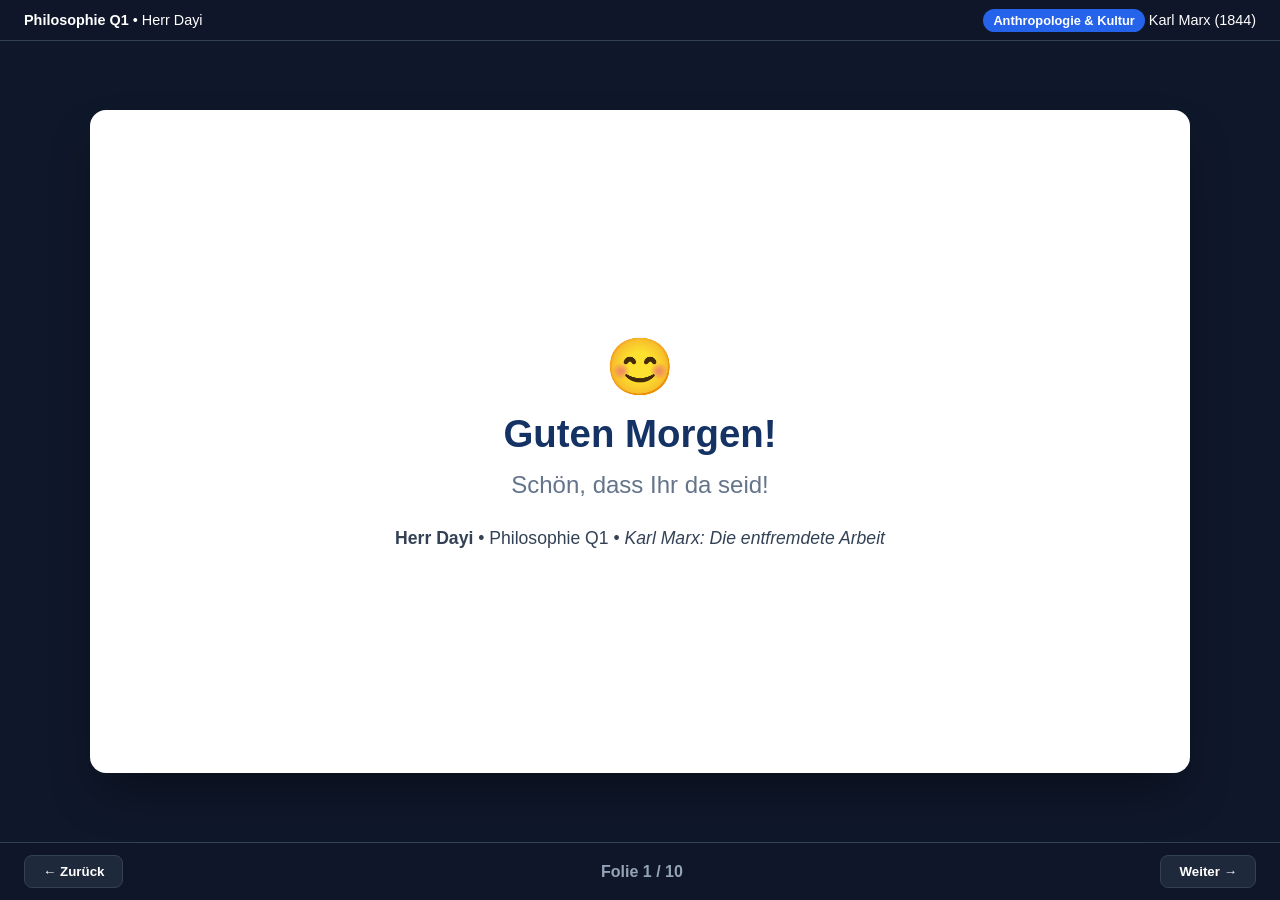
==== Präsentation/index.html @ 8c06b257 "Initial commit: Karl Marx - Die entfremdete Arbeit (Lernumgebung, Arbeitsblaetter, Praesentation, Ve" ====
<!DOCTYPE html>
<html lang="de">
<head>
  <meta charset="UTF-8">
  <meta name="viewport" content="width=device-width, initial-scale=1.0">
  <title>Karl Marx: Die entfremdete Arbeit – Präsentation Q1</title>
  <style>
    :root {
      --primary: #143264;
      --accent: #2563eb;
      --accent-hover: #1d4ed8;
      --bg: #f8fafc;
      --card-bg: #ffffff;
      --text: #0f172a;
      --text-muted: #64748b;
      --border: #cbd5e1;
      --danger: #dc2626;
      --gold: #f59e0b;
    }
    * { box-sizing: border-box; margin: 0; padding: 0; font-family: -apple-system, BlinkMacSystemFont, "Segoe UI", Roboto, "Helvetica Neue", sans-serif; }
    body {
      background: #0f172a;
      color: var(--text);
      display: flex;
      flex-direction: column;
      height: 100vh;
      overflow: hidden;
    }
    header {
      background: rgba(15, 23, 42, 0.95);
      padding: 12px 24px;
      color: #fff;
      display: flex;
      justify-content: space-between;
      align-items: center;
      border-bottom: 1px solid #334155;
      font-size: 0.9rem;
    }
    .badge {
      background: var(--accent);
      color: white;
      padding: 4px 10px;
      border-radius: 9999px;
      font-size: 0.8rem;
      font-weight: 700;
    }
    .container {
      flex: 1;
      display: flex;
      align-items: center;
      justify-content: center;
      padding: 24px;
    }
    .slide {
      display: none;
      width: 100%;
      max-width: 1100px;
      height: 88%;
      background: var(--card-bg);
      border-radius: 16px;
      box-shadow: 0 25px 50px -12px rgba(0, 0, 0, 0.4);
      padding: 36px 48px;
      flex-direction: column;
      animation: fadeIn 0.25s ease;
      overflow-y: auto;
    }
    .slide.active { display: flex; }
    @keyframes fadeIn {
      from { opacity: 0; transform: translateY(6px); }
      to { opacity: 1; transform: translateY(0); }
    }
    h1 { color: var(--primary); font-size: 2.4rem; margin-bottom: 10px; }
    h2 { color: var(--primary); font-size: 1.7rem; margin-bottom: 18px; border-bottom: 2px solid #e2e8f0; padding-bottom: 8px; display: flex; align-items: center; gap: 10px; }
    h3 { color: var(--accent); font-size: 1.2rem; margin-bottom: 8px; }
    p, li { font-size: 1.15rem; line-height: 1.6; color: #334155; }
    ul { margin-left: 24px; margin-bottom: 14px; }
    li { margin-bottom: 8px; }
    .grid-2 {
      display: grid;
      grid-template-columns: 1fr 1fr;
      gap: 20px;
      margin-top: 12px;
    }
    .card {
      background: #f1f5f9;
      padding: 20px;
      border-radius: 10px;
      border-left: 5px solid var(--primary);
    }
    .quote-box {
      font-style: italic;
      font-size: 1.25rem;
      border-left: 4px solid var(--accent);
      padding-left: 16px;
      margin: 14px 0;
      color: #1e293b;
      line-height: 1.5;
    }
    .action-btn {
      background: var(--accent);
      color: white;
      text-decoration: none;
      padding: 10px 18px;
      border-radius: 8px;
      font-weight: 600;
      display: inline-block;
      transition: background 0.2s;
    }
    .action-btn:hover { background: var(--accent-hover); }
    .footer-bar {
      background: rgba(15, 23, 42, 0.95);
      padding: 12px 24px;
      display: flex;
      justify-content: space-between;
      align-items: center;
      border-top: 1px solid #334155;
    }
    .nav-btn {
      background: #1e293b;
      color: #fff;
      border: 1px solid #334155;
      padding: 8px 18px;
      border-radius: 8px;
      cursor: pointer;
      font-weight: 600;
      transition: all 0.2s;
    }
    .nav-btn:hover { background: var(--accent); }
    .slide-counter { color: #94a3b8; font-weight: 600; }
  </style>
</head>
<body>

  <header>
    <div><strong>Philosophie Q1</strong> &bull; Herr Dayi</div>
    <div><span class="badge">Anthropologie &amp; Kultur</span> Karl Marx (1844)</div>
  </header>

  <div class="container">

    <!-- FOLIE 1: TITEL (Freud-Stil) -->
    <div class="slide active">
      <div style="margin: auto; text-align: center;">
        <div style="font-size: 3.5rem; margin-bottom: 12px;">😊</div>
        <h1>Guten Morgen!</h1>
        <p style="font-size: 1.5rem; color: #64748b; margin-bottom: 24px;">Schön, dass Ihr da seid!</p>
        <div style="margin-top: 20px; font-size: 1.1rem; color: #334155;">
          <strong>Herr Dayi</strong> &bull; Philosophie Q1 &bull; <em>Karl Marx: Die entfremdete Arbeit</em>
        </div>
      </div>
    </div>

    <!-- FOLIE 2: 1. CHAPLIN EINSTIEG (Video & offenes Problem) -->
    <div class="slide">
      <h2>🎬 1. Einstieg: Charlie Chaplin – Moderne Zeiten (1936)</h2>
      <div style="margin-top: 14px;">
        <div class="card">
          <h3 style="color: var(--primary);">🎥 Beobachtungsauftrag:</h3>
          <p style="font-size: 1.25rem;">Was geschieht mit Charlie an der Maschine? Wie verändern sich Körper, Geist und Verhalten?</p>
        </div>
        <div style="margin-top: 40px; padding: 24px; border: 2px dashed #cbd5e1; border-radius: 12px; min-height: 220px;">
          <h3 style="color: #dc2626; font-size: 1.4rem;">⚠️ Problem / Leitfrage:</h3>
          <p style="color: #94a3b8; font-style: italic; margin-top: 10px;">[Freiraum für gemeinsame Notizen &amp; Problemformulierung]</p>
        </div>
      </div>
    </div>

    <!-- FOLIE 3: HEUTIGER PLAN (nach Problemerarbeitung) -->
    <div class="slide">
      <h2>📋 Heutiger Plan</h2>
      <ul style="font-size: 1.25rem; line-height: 2.1; margin-top: 16px; list-style: none;">
        <li>💬 <strong>1. Think &amp; Group:</strong> Die Kernaussagen erschließen</li>
        <li>🎛️ <strong>2. Rekonstruktion:</strong> Kernaussagen-Board am Beamer</li>
        <li>📖 <strong>3. Erarbeitung:</strong> Schulbuchtext (S. 168–170)</li>
        <li>🏛️ <strong>4. Sicherung:</strong> Die 4 Dimensionen der Entfremdung</li>
        <li>🧭 <strong>5. Synthese:</strong> Marx im Advanced Organizer</li>
        <li>🎨 <strong>6. Transfer:</strong> Marx im Meme (oder Comic-Vorlage)</li>
        <li>✅ <strong>7. Check-Out:</strong> Reflexion</li>
      </ul>
    </div>

    <!-- FOLIE 4: 2. THINK & GROUP -->
    <div class="slide">
      <h2>💬 2. Erschließung: Kernaussagen</h2>
      <div class="card" style="margin-top: 10px;">
        <h3>Textausschnitte:</h3>
        <p>Jede Gruppe erhält <strong>einen isolierten Satz</strong> aus einem philosophischen Text.</p>
      </div>
      <div style="margin-top: 24px;">
        <h3>Arbeitsaufträge in der Gruppe:</h3>
        <ul>
          <li><strong>1. Eigene Worte:</strong> Was will uns der Philosoph mit diesem Satz sagen? Formuliert eine prägnante Erklärung.</li>
          <li><strong>2. Chaplin-Bezug &amp; Alltag:</strong> Passt dieser Satz zu Chaplins Fabrikschicksal? Findet ein heutiges Alltagsbeispiel.</li>
        </ul>
      </div>
      <div style="margin-top: 24px; color: var(--text-muted); font-size: 1.05rem;">
        ⏱️ <strong>Zeit:</strong> ca. 8–10 Min. | 👥 <strong>Sozialform:</strong> Kleingruppen
      </div>
    </div>

    <!-- FOLIE 5: 3. BEAMER-REKONSTRUKTION -->
    <div class="slide">
      <h2>🎛️ 3. Rekonstruktion: Kernaussagen-Board</h2>
      <div class="card" style="margin-top: 10px;">
        <h3>Arbeitsauftrag:</h3>
        <p style="font-size: 1.2rem;">Bringt die 4 Aussagen am Beamer in eine <strong>logische Reihenfolge</strong> (Ursache &rarr; Folge) und begründet eure Kurshypothese!</p>
      </div>
      <div style="margin-top: 20px;" class="grid-2">
        <div style="border: 1px solid #cbd5e1; border-radius: 10px; overflow: hidden; box-shadow: 0 4px 6px -1px rgba(0,0,0,0.1);">
          <img src="screenshot_board.png" alt="Kernaussagen-Board" style="width: 100%; height: auto; display: block;">
        </div>
        <div style="display: flex; flex-direction: column; align-items: center; justify-content: center; gap: 16px;">
          <a href="../digitale Hilfe/kernaussagen_board.html" target="_blank" class="action-btn" style="font-size: 1.2rem; padding: 16px 28px;">
            🚀 Kernaussagen-Board öffnen &rarr;
          </a>
          <span style="font-size: 0.9rem; color: var(--text-muted);">(Interaktives Beamer-Tool mit Mischen &amp; Kette)</span>
        </div>
      </div>
    </div>

    <!-- FOLIE 6: 4. SCHULBUCHTEXT ERARBEITUNG -->
    <div class="slide">
      <h2>📖 4. Erarbeitung: Schulbuchtext (S. 168–170)</h2>
      <div class="grid-2" style="margin-top: 10px;">
        <div>
          <h3>Arbeitsauftrag:</h3>
          <ul>
            <li><strong>1. Textabgleich:</strong> Findet eure Kernaussage im Originaltext wieder. Hatten wir am Beamer recht?</li>
            <li><strong>2. Entfremdungsdimension:</strong> Welcher Aspekt der Entfremdung wird in eurem Textabschnitt beschrieben?</li>
          </ul>
          <div style="margin-top: 20px; color: var(--text-muted); font-size: 1.05rem;">
            ⏱️ <strong>Zeit:</strong> ca. 20 Min. | 👥 <strong>Sozialform:</strong> PA / Kleingruppe
          </div>
          <div style="margin-top: 18px; font-size: 0.95rem; background: #e0f2fe; padding: 12px; border-radius: 8px; border-left: 4px solid var(--accent);">
            🏃 <strong>Sprinter-Aufgabe:</strong> Vergleicht Marx mit Rousseau: Wo verortet Marx das wahre Wesen des Menschen?
          </div>
        </div>
        <div class="card" style="text-align: center; display: flex; flex-direction: column; align-items: center; justify-content: center; gap: 14px;">
          <h3>📱 Digitale Hilfestellung</h3>
          <p style="font-size: 0.95rem; color: var(--text-muted);">Glossar &amp; gestufte Hilfen:</p>
          <a href="../digitale Hilfe/index.html" target="_blank" class="action-btn">
            📖 Hilfestellung aufrufen
          </a>
        </div>
      </div>
    </div>

    <!-- FOLIE 7: TAFELSICHERUNG (LEER / FREIRAUM) -->
    <div class="slide">
      <h2>🏛️ Sicherung: Die 4 Dimensionen der Entfremdung</h2>
      <div style="margin-top: 20px; border: 2px dashed #cbd5e1; border-radius: 12px; height: 75%; display: flex; align-items: center; justify-content: center; color: #94a3b8; font-style: italic; font-size: 1.2rem;">
        [Freiraum für gemeinsame Notizen &amp; Tafelbild / Smartboard]
      </div>
    </div>

    <!-- FOLIE 8: 5. ADVANCED ORGANIZER -->
    <div class="slide">
      <h2>🧭 5. Synthese: Marx im Advanced Organizer</h2>
      <div class="grid-2" style="margin-top: 10px;">
        <div>
          <h3>Syntheseaufgabe:</h3>
          <p><strong>a) Marx in einem Satz:</strong><br>
          Formuliert Marx' Kulturdiagnose pointiert in einem Satz.</p>
          <br>
          <p><strong>b) Advanced Organizer:</strong><br>
          Verortet Marx begründet im Spannungsfeld: <strong>Visitenkarte oder Trugbild?</strong></p>
          <div style="margin-top: 20px; color: var(--text-muted); font-size: 1.05rem;">
            ⏱️ <strong>Zeit:</strong> ca. 8–10 Min. | 👥 <strong>Sozialform:</strong> Partnerarbeit
          </div>
        </div>
        <div class="card" style="text-align: center; display: flex; flex-direction: column; align-items: center; justify-content: center; gap: 14px;">
          <h3>Digitaler Advanced Organizer</h3>
          <p style="font-size: 0.95rem; color: var(--text-muted);">Verortet Marx im digitalen Schaubild:</p>
          <a href="../../AO/index.html" target="_blank" class="action-btn">
            🧭 AO öffnen &rarr;
          </a>
        </div>
      </div>
    </div>

    <!-- FOLIE 9: 6. TRANSFER: MEME -->
    <div class="slide">
      <h2>🎨 6. Transfer: Marx' Kritik im Meme</h2>
      <div class="card" style="margin-top: 10px;">
        <h3>Aufgabe (Transfer):</h3>
        <p style="font-size: 1.2rem;">Stellt Karl Marx' Kritik der entfremdeten Arbeit in einem <strong>pointierten Meme</strong> dar!</p>
        <p style="font-size: 0.95rem; color: var(--text-muted); margin-top: 6px;">Wählt eine freie Vorlage im Generator (oder nutzt alternativ die Comic-Vorlage auf Papier).</p>
      </div>

      <div class="grid-2" style="margin-top: 16px;">
        <div class="card">
          <h3>💡 Mögliche Schwerpunkte:</h3>
          <ul style="font-size: 1.05rem; margin-top: 8px;">
            <li>Das Feierabend-Paradoxon (Tier vs. Mensch)</li>
            <li>Wer beherrscht wen: Mensch vs. Maschine</li>
            <li>Freies Schöpfertum vs. Zwangsarbeit</li>
            <li>Chaplin am Fließband vs. freie Arbeit</li>
          </ul>
        </div>

        <div class="card" style="text-align: center; display: flex; flex-direction: column; align-items: center; justify-content: center; gap: 12px;">
          <h3>📱 Meme-Generator</h3>
          <p style="font-size: 0.95rem; color: var(--text-muted);">Freier Online-Generator:</p>
          <a href="https://imageresizer.com/de/meme-generator" target="_blank" class="action-btn" style="font-size: 1.1rem; padding: 12px 24px;">
            🎨 Meme-Generator öffnen &rarr;
          </a>
          <span style="font-size: 0.9rem; color: var(--text-muted);">⏱️ Zeit: ca. 15 Min. | 👥 EA / PA</span>
        </div>
      </div>
    </div>

    <!-- FOLIE 10: 7. CHECK-OUT -->
    <div class="slide">
      <h2>✅ 7. Check-Out</h2>
      <div style="display: flex; flex-direction: column; gap: 24px; margin-top: 24px;">
        <div class="card" style="border-left: 6px solid #eab308;">
          <h3 style="color: #a16207; font-size: 1.35rem;">💡 1. Ich weiß jetzt ...</h3>
        </div>
        <div class="card" style="border-left: 6px solid #3b82f6;">
          <h3 style="color: #1d4ed8; font-size: 1.35rem;">🧠 2. Besonders spannend fand ich heute ...</h3>
        </div>
        <div class="card" style="border-left: 6px solid #10b981;">
          <h3 style="color: #047857; font-size: 1.35rem;">❓ 3. Diese Frage nehme ich mit ...</h3>
        </div>
      </div>
    </div>

  </div>

  <div class="footer-bar">
    <button class="nav-btn" onclick="prevSlide()">&#8592; Zurück</button>
    <div class="slide-counter" id="counter">Folie 1 / 10</div>
    <button class="nav-btn" onclick="nextSlide()">Weiter &#8594;</button>
  </div>

  <script>
    let currentSlide = 0;
    const slides = document.querySelectorAll(".slide");
    const counter = document.getElementById("counter");

    function updateSlides() {
      slides.forEach((s, idx) => s.classList.toggle("active", idx === currentSlide));
      counter.textContent = `Folie ${currentSlide + 1} / ${slides.length}`;
    }

    function nextSlide() {
      if (currentSlide < slides.length - 1) {
        currentSlide++;
        updateSlides();
      }
    }

    function prevSlide() {
      if (currentSlide > 0) {
        currentSlide--;
        updateSlides();
      }
    }

    document.addEventListener("keydown", (e) => {
      if (e.key === "ArrowRight" || e.key === " " || e.key === "PageDown") nextSlide();
      if (e.key === "ArrowLeft" || e.key === "PageUp") prevSlide();
    });
  </script>
</body>
</html>
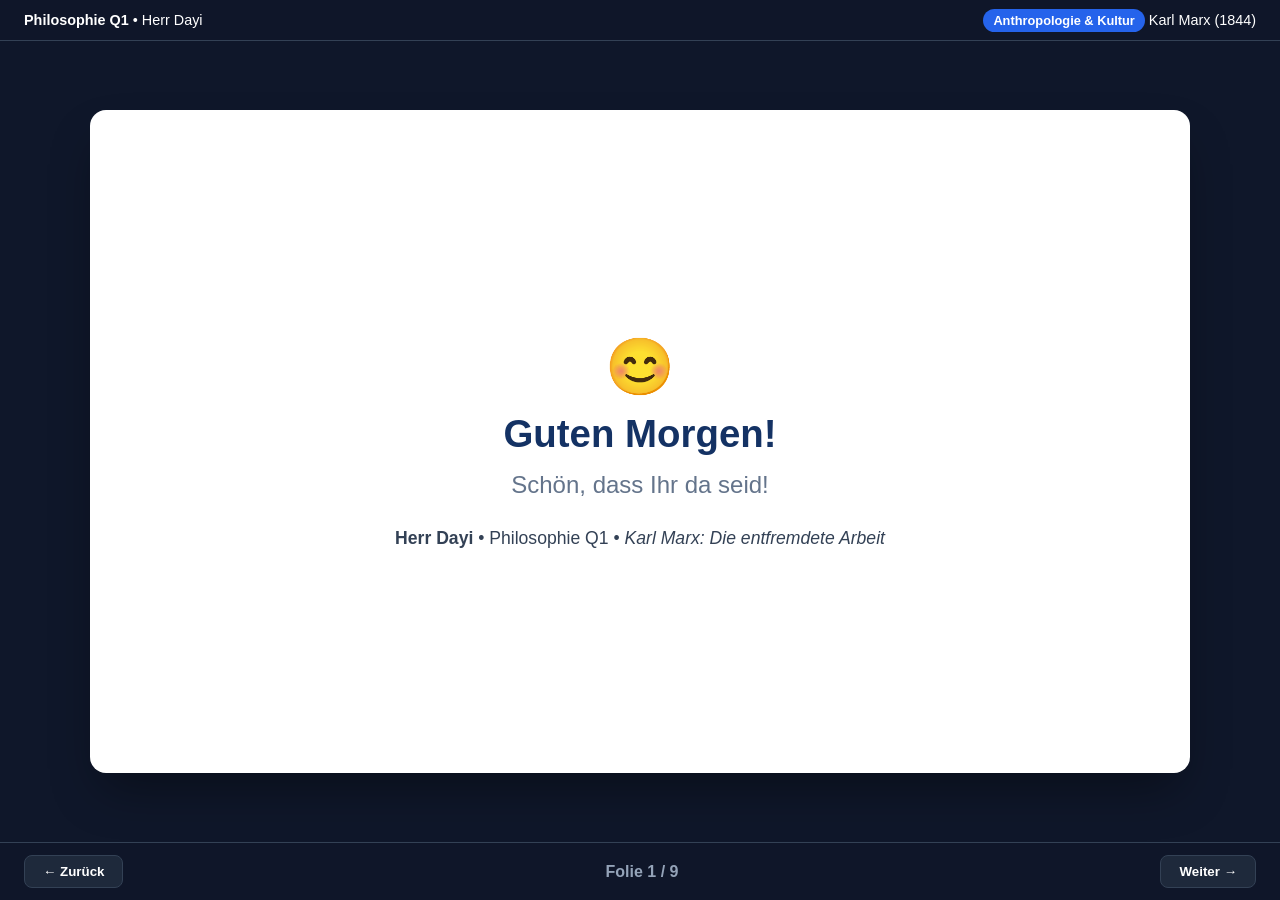
==== commit e7852073: "Praesentation gestrafft: 5-Phasen-Plan, AO-Folie entfernt, Meme-Transfer offen gestaltet" ====
--- a/Präsentation/index.html
+++ b/Präsentation/index.html
@@ -150,9 +150,9 @@
       </div>
     </div>
 
-    <!-- FOLIE 2: 1. CHAPLIN EINSTIEG (Video & offenes Problem) -->
-    <div class="slide">
-      <h2>🎬 1. Einstieg: Charlie Chaplin – Moderne Zeiten (1936)</h2>
+    <!-- FOLIE 2: CHAPLIN EINSTIEG (Video & offenes Problem) -->
+    <div class="slide">
+      <h2>🎬 Einstieg: Charlie Chaplin – Moderne Zeiten (1936)</h2>
       <div style="margin-top: 14px;">
         <div class="card">
           <h3 style="color: var(--primary);">🎥 Beobachtungsauftrag:</h3>
@@ -168,20 +168,18 @@
     <!-- FOLIE 3: HEUTIGER PLAN (nach Problemerarbeitung) -->
     <div class="slide">
       <h2>📋 Heutiger Plan</h2>
-      <ul style="font-size: 1.25rem; line-height: 2.1; margin-top: 16px; list-style: none;">
-        <li>💬 <strong>1. Think &amp; Group:</strong> Die Kernaussagen erschließen</li>
+      <ul style="font-size: 1.3rem; line-height: 2.3; margin-top: 24px; list-style: none;">
+        <li>💬 <strong>1. Erschließung:</strong> Die Kernaussagen (Think &amp; Group)</li>
         <li>🎛️ <strong>2. Rekonstruktion:</strong> Kernaussagen-Board am Beamer</li>
-        <li>📖 <strong>3. Erarbeitung:</strong> Schulbuchtext (S. 168–170)</li>
-        <li>🏛️ <strong>4. Sicherung:</strong> Die 4 Dimensionen der Entfremdung</li>
-        <li>🧭 <strong>5. Synthese:</strong> Marx im Advanced Organizer</li>
-        <li>🎨 <strong>6. Transfer:</strong> Marx im Meme (oder Comic-Vorlage)</li>
-        <li>✅ <strong>7. Check-Out:</strong> Reflexion</li>
+        <li>🏛️ <strong>3. Erarbeitung &amp; Sicherung:</strong> Die 4 Dimensionen der Entfremdung</li>
+        <li>🎨 <strong>4. Transfer:</strong> Marx im Meme</li>
+        <li>✅ <strong>5. Check-Out:</strong> Reflexion</li>
       </ul>
     </div>
 
-    <!-- FOLIE 4: 2. THINK & GROUP -->
-    <div class="slide">
-      <h2>💬 2. Erschließung: Kernaussagen</h2>
+    <!-- FOLIE 4: 1. THINK & GROUP -->
+    <div class="slide">
+      <h2>💬 1. Erschließung: Die Kernaussagen</h2>
       <div class="card" style="margin-top: 10px;">
         <h3>Textausschnitte:</h3>
         <p>Jede Gruppe erhält <strong>einen isolierten Satz</strong> aus einem philosophischen Text.</p>
@@ -198,9 +196,9 @@
       </div>
     </div>
 
-    <!-- FOLIE 5: 3. BEAMER-REKONSTRUKTION -->
-    <div class="slide">
-      <h2>🎛️ 3. Rekonstruktion: Kernaussagen-Board</h2>
+    <!-- FOLIE 5: 2. BEAMER-REKONSTRUKTION -->
+    <div class="slide">
+      <h2>🎛️ 2. Rekonstruktion: Kernaussagen-Board</h2>
       <div class="card" style="margin-top: 10px;">
         <h3>Arbeitsauftrag:</h3>
         <p style="font-size: 1.2rem;">Bringt die 4 Aussagen am Beamer in eine <strong>logische Reihenfolge</strong> (Ursache &rarr; Folge) und begründet eure Kurshypothese!</p>
@@ -218,9 +216,9 @@
       </div>
     </div>
 
-    <!-- FOLIE 6: 4. SCHULBUCHTEXT ERARBEITUNG -->
-    <div class="slide">
-      <h2>📖 4. Erarbeitung: Schulbuchtext (S. 168–170)</h2>
+    <!-- FOLIE 6: 3. SCHULBUCHTEXT ERARBEITUNG -->
+    <div class="slide">
+      <h2>📖 3. Erarbeitung: Schulbuchtext (S. 168–170)</h2>
       <div class="grid-2" style="margin-top: 10px;">
         <div>
           <h3>Arbeitsauftrag:</h3>
@@ -253,65 +251,40 @@
       </div>
     </div>
 
-    <!-- FOLIE 8: 5. ADVANCED ORGANIZER -->
-    <div class="slide">
-      <h2>🧭 5. Synthese: Marx im Advanced Organizer</h2>
-      <div class="grid-2" style="margin-top: 10px;">
-        <div>
-          <h3>Syntheseaufgabe:</h3>
-          <p><strong>a) Marx in einem Satz:</strong><br>
-          Formuliert Marx' Kulturdiagnose pointiert in einem Satz.</p>
-          <br>
-          <p><strong>b) Advanced Organizer:</strong><br>
-          Verortet Marx begründet im Spannungsfeld: <strong>Visitenkarte oder Trugbild?</strong></p>
-          <div style="margin-top: 20px; color: var(--text-muted); font-size: 1.05rem;">
-            ⏱️ <strong>Zeit:</strong> ca. 8–10 Min. | 👥 <strong>Sozialform:</strong> Partnerarbeit
+    <!-- FOLIE 8: 4. TRANSFER: MEME -->
+    <div class="slide">
+      <h2>🎨 4. Transfer: Marx im Meme</h2>
+      <div class="card" style="margin-top: 10px;">
+        <h3 style="font-size: 1.3rem;">💡 Arbeitsauftrag:</h3>
+        <p style="font-size: 1.25rem; margin-top: 4px;">Stellt Karl Marx’ Kritik der entfremdeten Arbeit in einem <strong>pointierten Meme</strong> dar!</p>
+      </div>
+
+      <div class="grid-2" style="margin-top: 20px;">
+        <div class="card">
+          <h3>🎨 Freie Formatwahl:</h3>
+          <ul style="font-size: 1.15rem; margin-top: 12px; line-height: 1.8;">
+            <li>💻 <strong>Digital:</strong> Freie Vorlage im Meme-Generator wählen und eigenen Text setzen.</li>
+            <li>✏️ <strong>Analog:</strong> Die 4-Panel Comic-Vorlage nutzen (freie Skizzen, Dialoge &amp; Pointen).</li>
+          </ul>
+          <div style="margin-top: 24px; color: var(--text-muted); font-size: 1.05rem;">
+            ⏱️ <strong>Zeit:</strong> ca. 15 Min. | 👥 <strong>Sozialform:</strong> EA / PA
           </div>
         </div>
+
         <div class="card" style="text-align: center; display: flex; flex-direction: column; align-items: center; justify-content: center; gap: 14px;">
-          <h3>Digitaler Advanced Organizer</h3>
-          <p style="font-size: 0.95rem; color: var(--text-muted);">Verortet Marx im digitalen Schaubild:</p>
-          <a href="../../AO/index.html" target="_blank" class="action-btn">
-            🧭 AO öffnen &rarr;
-          </a>
-        </div>
-      </div>
-    </div>
-
-    <!-- FOLIE 9: 6. TRANSFER: MEME -->
-    <div class="slide">
-      <h2>🎨 6. Transfer: Marx' Kritik im Meme</h2>
-      <div class="card" style="margin-top: 10px;">
-        <h3>Aufgabe (Transfer):</h3>
-        <p style="font-size: 1.2rem;">Stellt Karl Marx' Kritik der entfremdeten Arbeit in einem <strong>pointierten Meme</strong> dar!</p>
-        <p style="font-size: 0.95rem; color: var(--text-muted); margin-top: 6px;">Wählt eine freie Vorlage im Generator (oder nutzt alternativ die Comic-Vorlage auf Papier).</p>
-      </div>
-
-      <div class="grid-2" style="margin-top: 16px;">
-        <div class="card">
-          <h3>💡 Mögliche Schwerpunkte:</h3>
-          <ul style="font-size: 1.05rem; margin-top: 8px;">
-            <li>Das Feierabend-Paradoxon (Tier vs. Mensch)</li>
-            <li>Wer beherrscht wen: Mensch vs. Maschine</li>
-            <li>Freies Schöpfertum vs. Zwangsarbeit</li>
-            <li>Chaplin am Fließband vs. freie Arbeit</li>
-          </ul>
-        </div>
-
-        <div class="card" style="text-align: center; display: flex; flex-direction: column; align-items: center; justify-content: center; gap: 12px;">
-          <h3>📱 Meme-Generator</h3>
-          <p style="font-size: 0.95rem; color: var(--text-muted);">Freier Online-Generator:</p>
-          <a href="https://imageresizer.com/de/meme-generator" target="_blank" class="action-btn" style="font-size: 1.1rem; padding: 12px 24px;">
+          <h3>📱 Online Meme-Generator</h3>
+          <p style="font-size: 0.95rem; color: var(--text-muted);">Kostenlos &amp; ohne Anmeldung:</p>
+          <a href="https://imageresizer.com/de/meme-generator" target="_blank" class="action-btn" style="font-size: 1.2rem; padding: 14px 28px;">
             🎨 Meme-Generator öffnen &rarr;
           </a>
-          <span style="font-size: 0.9rem; color: var(--text-muted);">⏱️ Zeit: ca. 15 Min. | 👥 EA / PA</span>
-        </div>
-      </div>
-    </div>
-
-    <!-- FOLIE 10: 7. CHECK-OUT -->
-    <div class="slide">
-      <h2>✅ 7. Check-Out</h2>
+          <span style="font-size: 0.9rem; color: var(--text-muted);">(imageresizer.com/de/meme-generator)</span>
+        </div>
+      </div>
+    </div>
+
+    <!-- FOLIE 9: 5. CHECK-OUT -->
+    <div class="slide">
+      <h2>✅ 5. Check-Out</h2>
       <div style="display: flex; flex-direction: column; gap: 24px; margin-top: 24px;">
         <div class="card" style="border-left: 6px solid #eab308;">
           <h3 style="color: #a16207; font-size: 1.35rem;">💡 1. Ich weiß jetzt ...</h3>
@@ -329,7 +302,7 @@
 
   <div class="footer-bar">
     <button class="nav-btn" onclick="prevSlide()">&#8592; Zurück</button>
-    <div class="slide-counter" id="counter">Folie 1 / 10</div>
+    <div class="slide-counter" id="counter">Folie 1 / 9</div>
     <button class="nav-btn" onclick="nextSlide()">Weiter &#8594;</button>
   </div>
 
